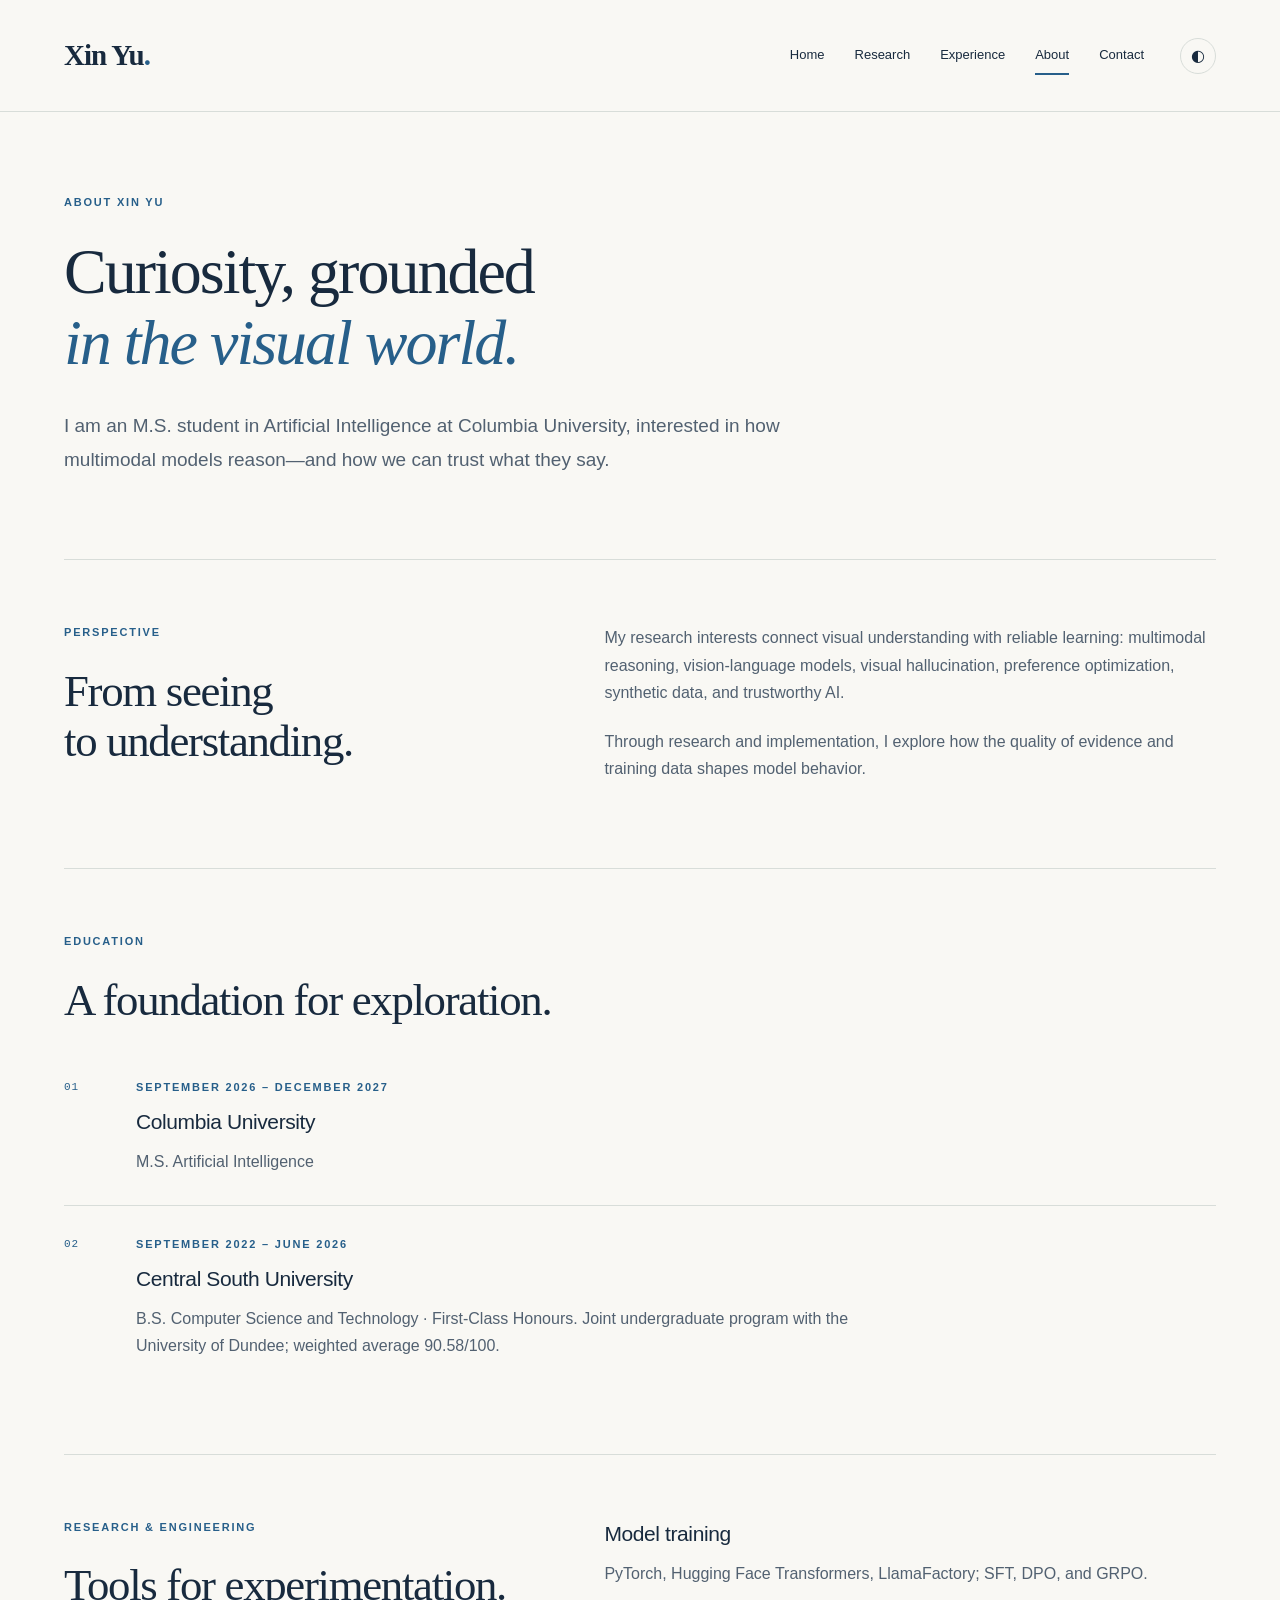
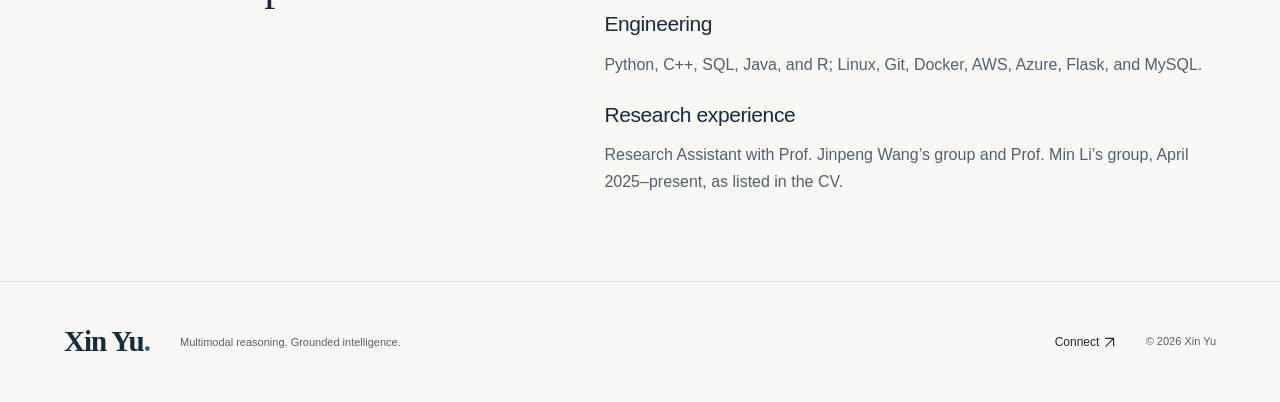
==== about/index.html @ 05c88982 "Add files via upload" ====
<!doctype html>
<html lang="en"><head><meta charset="utf-8"><meta name="viewport" content="width=device-width, initial-scale=1"><title>About &amp; education — Xin Yu</title><meta name="description" content="Xin Yu studies Artificial Intelligence at Columbia University, following Computer Science at Central South University."><meta name="color-scheme" content="light dark"><link rel="canonical" href="https://yuxin0923.github.io/about/"><meta property="og:title" content="About &amp; education — Xin Yu"><meta property="og:description" content="Xin Yu studies Artificial Intelligence at Columbia University, following Computer Science at Central South University."><meta property="og:type" content="website"><meta property="og:url" content="https://yuxin0923.github.io/about/"><meta property="og:image" content="https://yuxin0923.github.io/assets/social.png"><meta name="twitter:card" content="summary"><link rel="icon" href="/assets/favicon.svg" type="image/svg+xml"><script src="/assets/theme.js"></script><link rel="stylesheet" href="/assets/style.css"><script src="/assets/main.js" defer></script></head><body><a class="skip-link" href="#main">Skip to content</a><header class="site-header"><a class="brand" href="/" aria-label="Xin Yu home">Xin Yu<span>.</span></a><div class="nav-controls"><button class="theme-toggle" type="button" aria-label="Switch color theme" hidden>◐</button><button class="menu-toggle" type="button" aria-expanded="false" aria-controls="navigation" hidden>Menu <span aria-hidden="true">☰</span></button></div><nav id="navigation" aria-label="Main navigation"><a href="/">Home</a><a href="/research/">Research</a><a href="/experience/">Experience</a><a href="/about/" aria-current="page">About</a><a href="/contact/">Contact</a></nav></header><main id="main"><header class="page-intro"><p class="eyebrow">About Xin Yu</p><h1>Curiosity, grounded<br><em>in the visual world.</em></h1><p class="lead">I am an M.S. student in Artificial Intelligence at Columbia University, interested in how multimodal models reason—and how we can trust what they say.</p></header><section class="section two-grid"><div><p class="eyebrow">Perspective</p><h2>From seeing<br>to understanding.</h2></div><div class="prose"><p>My research interests connect visual understanding with reliable learning: multimodal reasoning, vision-language models, visual hallucination, preference optimization, synthetic data, and trustworthy AI.</p><p>Through research and implementation, I explore how the quality of evidence and training data shapes model behavior.</p></div></section><section class="section"><p class="eyebrow">Education</p><h2>A foundation for exploration.</h2><article class="research-row"><span class="index">01</span><div><p class="eyebrow">September 2026 – December 2027</p><h3>Columbia University</h3><p>M.S. Artificial Intelligence</p></div></article><article class="research-row"><span class="index">02</span><div><p class="eyebrow">September 2022 – June 2026</p><h3>Central South University</h3><p>B.S. Computer Science and Technology · First-Class Honours. Joint undergraduate program with the University of Dundee; weighted average 90.58/100.</p></div></article></section><section class="section two-grid"><div><p class="eyebrow">Research &amp; engineering</p><h2>Tools for experimentation.</h2></div><div><h3>Model training</h3><p>PyTorch, Hugging Face Transformers, LlamaFactory; SFT, DPO, and GRPO.</p><h3>Engineering</h3><p>Python, C++, SQL, Java, and R; Linux, Git, Docker, AWS, Azure, Flask, and MySQL.</p><h3>Research experience</h3><p>Research Assistant with Prof. Jinpeng Wang’s group and Prof. Min Li’s group, April 2025–present, as listed in the CV.</p></div></section></main><footer><a class="brand" href="/">Xin Yu<span>.</span></a><p>Multimodal reasoning. Grounded intelligence.</p><a href="/contact/">Connect <svg class="arrow" aria-hidden="true" width="13" height="13" viewBox="0 0 16 16"><path d="M3 13 13 3M3 3h10v10" fill="none" stroke="currentColor" stroke-width="1.4"/></svg></a><span class="copyright">© 2026 Xin Yu</span></footer></body></html>
---- assets/style.css ----
:root{--bg:#f9f8f4;--ink:#182a3e;--muted:#526171;--line:#d8ddd9;--accent:#275f8a;--panel:#eef1ed;--blue:#e7eef2;--serif:Georgia,'Times New Roman',serif;color-scheme:light}html[data-theme=dark]{--bg:#111d29;--ink:#e5e9e8;--muted:#afbdc7;--line:#344453;--accent:#95c6ed;--panel:#192c38;--blue:#203b4e;color-scheme:dark}*{box-sizing:border-box}body{margin:0;background:var(--bg);color:var(--ink);font:16px/1.7 -apple-system,BlinkMacSystemFont,'Segoe UI',sans-serif}a{color:inherit;text-underline-offset:5px}button{font:inherit;color:inherit;cursor:pointer}a,button{touch-action:manipulation}a:focus-visible,button:focus-visible{outline:3px solid var(--accent);outline-offset:6px}::selection{background:var(--blue)}.site-header,main,footer{max-width:1280px;margin:auto;padding-left:64px;padding-right:64px}.site-header{min-height:112px;display:flex;align-items:center;border-bottom:1px solid var(--line);gap:36px}.brand{font-family:var(--serif);font-size:29px;font-weight:bold;letter-spacing:-1px;text-decoration:none;white-space:nowrap}.brand span{color:var(--accent)}nav{display:flex;gap:30px;margin-left:auto}nav a{text-decoration:none;font-size:13px;padding:12px 0;position:relative}nav a:after{content:'';position:absolute;bottom:4px;left:0;width:0;height:2px;background:var(--accent);transition:width .2s}nav a:hover:after,nav a[aria-current]:after{width:100%}.nav-controls{order:3;display:flex;gap:12px}.theme-toggle,.menu-toggle{background:none;border:1px solid var(--line);border-radius:50%;width:36px;height:36px;line-height:1}.menu-toggle{border-radius:4px;width:auto;padding:8px}h1,h2,h3,p{margin-top:0}h1,h2{font-family:var(--serif);font-weight:400;letter-spacing:-2px;line-height:1.12}h1{font-size:clamp(44px,5.8vw,78px);margin-bottom:30px}h2{font-size:clamp(32px,3.5vw,46px);margin-bottom:24px;letter-spacing:-1.3px}h3{font-size:21px;line-height:1.4;font-weight:500;letter-spacing:-.4px;margin-bottom:12px}em{font-weight:400;color:var(--accent)}p{color:var(--muted);margin-bottom:22px}strong{color:var(--ink)}.eyebrow,.small,.index,.note-number,.art-label,.copyright{font-size:11px;line-height:1.6}.eyebrow{font-weight:600;letter-spacing:1.8px;text-transform:uppercase;color:var(--accent);margin-bottom:24px}.hero{padding:100px 0 96px;display:grid;grid-template-columns:1fr 260px;gap:50px;align-items:center}.hero-description{max-width:575px;font-size:18px;line-height:1.8}.affiliation{font-size:12px;margin-top:25px}.affiliation span{padding:0 10px;color:var(--accent)}.status-dot{display:inline-block;width:6px;height:6px;background:var(--accent);border-radius:100%;margin-right:9px}.actions{display:flex;gap:28px;align-items:center;margin-top:36px}.button{display:inline-flex;align-items:center;gap:30px;background:var(--ink);color:var(--bg);padding:14px 22px;text-decoration:none;font-size:12px;border:1px solid var(--ink);transition:transform .2s,background .2s}.button:hover{transform:translateY(-3px);background:var(--accent);border-color:var(--accent)}.text-link{font-size:13px;text-decoration:none;border-bottom:1px solid var(--line);padding-bottom:5px;display:inline-block}.text-link span{margin-left:14px}.text-link:hover{color:var(--accent)}.hero-note{border-left:1px solid var(--line);padding:10px 0 10px 32px}.hero-note p{font:24px/1.5 var(--serif);color:var(--ink);margin:35px 0}.hero-note>span:last-child{font-size:12px;color:var(--muted);line-height:2.1}.note-number{letter-spacing:1px;color:var(--muted)}.fine-rule{height:1px;background:var(--line);width:40px;margin:25px 0}.section{padding:64px 0;border-top:1px solid var(--line)}.feature{background:var(--panel);padding:48px;display:grid;grid-template-columns:1.2fr 1fr;gap:50px;margin-bottom:0}.feature p{font-size:14px}.feature h2{font-size:38px}.feature-art{background:var(--blue);display:flex;flex-direction:column;align-items:center;justify-content:center;padding:30px;min-height:320px;position:relative;overflow:hidden}.art-label{letter-spacing:1.5px;color:var(--accent);text-align:center}.orbit{display:flex;align-items:center;justify-content:center;margin:34px 0;width:100%}.orbit span{display:grid;place-items:center;width:85px;height:85px;border:1px solid var(--accent);border-radius:50%;font:italic 14px var(--serif);margin-left:-10px;background:var(--blue)}.feature-art p{text-align:center;font:23px/1.4 var(--serif);color:var(--ink);margin:0}.section-heading{display:flex;align-items:end;justify-content:space-between;gap:25px;margin-bottom:35px}.section-heading h2{margin:0}.section-heading .eyebrow{margin-bottom:15px}.three-grid{display:grid;grid-template-columns:repeat(3,1fr);gap:42px}.three-grid .index{display:block;margin-bottom:28px}.three-grid p{font-size:14px}.index{font-family:monospace;letter-spacing:1px;color:var(--accent)}.closing{padding:80px 0 100px;text-align:center;border-top:1px solid var(--line)}.closing h2{font-size:48px}.page-intro{padding:82px 0 60px;max-width:950px}.page-intro h1{font-size:clamp(40px,5vw,65px)}.lead{font-size:19px;max-width:760px;line-height:1.8}.publication{padding:36px;border:1px solid var(--line)}.publication h3{font:32px/1.3 var(--serif);max-width:750px;margin:25px 0 18px}.badge{font-size:10px;text-transform:uppercase;letter-spacing:1px;color:var(--accent);background:var(--blue);padding:8px 12px;display:inline-block}.metrics{display:flex;flex-wrap:wrap;gap:60px;margin:40px 0 24px}.metrics strong{display:block;font:42px/1.2 var(--serif);letter-spacing:-1px}.metrics span{font-size:12px;color:var(--muted);display:block;margin-top:8px}.research-row{display:grid;grid-template-columns:60px 1fr;border-bottom:1px solid var(--line);padding:30px 0;gap:12px}.research-row:last-child{border:0}.research-row .eyebrow{margin-bottom:10px}.research-row p:last-child{margin-bottom:0;max-width:780px}.two-grid{display:grid;grid-template-columns:1fr 1.3fr;gap:70px}.prose{max-width:850px}.thesis-meta{display:flex;gap:28px;flex-wrap:wrap;font-size:12px;border-top:1px solid var(--line);padding:24px 0 50px;color:var(--muted)}.pipeline-section{padding:45px 32px;background:var(--panel);margin:15px 0 60px}.pipeline{list-style:none;padding:0;display:grid;grid-template-columns:repeat(5,1fr);gap:22px;margin:40px 0 20px}.pipeline li{border-top:2px solid var(--accent);padding-top:18px;position:relative}.pipeline li:not(:last-child):after{content:'→';position:absolute;right:0;top:13px;color:var(--accent)}.pipeline h3{font-size:16px;margin-top:18px}.pipeline p{font-size:12px}.contributions{padding-left:20px;margin:0}.contributions li{padding:0 0 25px 10px;color:var(--muted)}.table-wrap{overflow:auto}table{width:100%;border-collapse:collapse;margin:25px 0;text-align:left}caption{text-align:left;font-size:12px;color:var(--muted);margin-bottom:12px}th,td{padding:20px;border-bottom:1px solid var(--line);font-size:14px}thead{background:var(--panel)}tbody th{font-weight:500}td:last-child{color:var(--accent);font-weight:600}.editorial-note{border-left:2px solid var(--accent);padding-left:20px;font-size:13px}.contact-panel{padding:50px;background:var(--panel);max-width:750px;margin-bottom:100px}.contact-panel .small{margin:30px 0 0}.contact-panel h2{font-size:50px}footer{padding-top:35px;padding-bottom:35px;display:flex;align-items:center;gap:30px;border-top:1px solid var(--line)}footer p{font-size:11px;margin:0;flex:1}footer>a:not(.brand){font-size:12px;text-decoration:none}.copyright{color:var(--muted)}.skip-link{position:fixed;top:-100px;left:20px;background:var(--ink);color:var(--bg);padding:12px;z-index:10}.skip-link:focus{top:10px}[hidden]{display:none!important}@media(prefers-color-scheme:dark){html:not([data-theme=light]){--bg:#111d29;--ink:#e5e9e8;--muted:#afbdc7;--line:#344453;--accent:#95c6ed;--panel:#192c38;--blue:#203b4e;color-scheme:dark}}@media(max-width:1000px){.site-header,main,footer{padding-left:32px;padding-right:32px}.hero{grid-template-columns:1fr 200px;gap:25px}.hero-note{padding-left:22px}.feature{padding:30px;gap:25px}.feature h2{font-size:32px}.pipeline{gap:12px}.two-grid{gap:35px}nav{gap:20px}}@media(max-width:700px){.site-header,main,footer{padding-left:22px;padding-right:22px}.site-header{min-height:85px;flex-wrap:wrap;gap:0;padding-top:20px;padding-bottom:20px}.nav-controls{margin-left:auto;order:0}nav{width:100%;margin:20px 0 0;display:flex;flex-wrap:wrap;gap:10px 25px}html.js nav{display:none}html.js nav.is-open{display:flex}.hero{display:block;padding:60px 0}.hero-note{display:none}h1{letter-spacing:-1.7px;font-size:49px}.hero-description{font-size:17px}.affiliation{font-size:11px}.actions{gap:22px}.button{padding:13px 17px;gap:20px}.section{padding:42px 0}.feature{grid-template-columns:1fr;padding:25px;gap:30px}.feature-art{min-height:270px}.three-grid,.two-grid{grid-template-columns:1fr;gap:28px}.three-grid article{border-bottom:1px solid var(--line);padding-bottom:20px}.three-grid .index{margin-bottom:12px}.section-heading{align-items:start;flex-direction:column}.closing{padding:55px 0}.closing h2{font-size:38px}.page-intro{padding:55px 0 35px}.page-intro h1{font-size:43px;overflow-wrap:break-word}.lead{font-size:17px}.publication{padding:23px}.publication h3{font-size:28px}.metrics{gap:24px 35px}.metrics strong{font-size:35px}.research-row{grid-template-columns:30px 1fr}.pipeline-section{padding:28px 22px;margin-bottom:40px}.pipeline{grid-template-columns:1fr;gap:15px}.pipeline li{padding-left:40px;border-top:0;border-left:2px solid var(--accent)}.pipeline li .index{position:absolute;left:12px;top:17px}.pipeline li:not(:last-child):after{content:'↓';top:auto;bottom:-8px;left:-8px;right:auto;background:var(--panel)}.pipeline h3{margin-top:0}.pipeline p{font-size:14px;margin-bottom:10px}.thesis-meta{gap:12px;padding-bottom:30px}.contact-panel{padding:30px;margin-bottom:60px}footer{flex-wrap:wrap;gap:16px}footer p{flex-basis:65%}.copyright{margin-left:auto}th,td{padding:15px 10px}}@media(prefers-reduced-motion:reduce){*,*:before,*:after{transition:none!important;animation:none!important;scroll-behavior:auto!important}}
.menu-toggle{display:none}@media(max-width:700px){.menu-toggle{display:block}}
.arrow{vertical-align:middle;flex-shrink:0}.text-link .arrow{margin-left:10px}
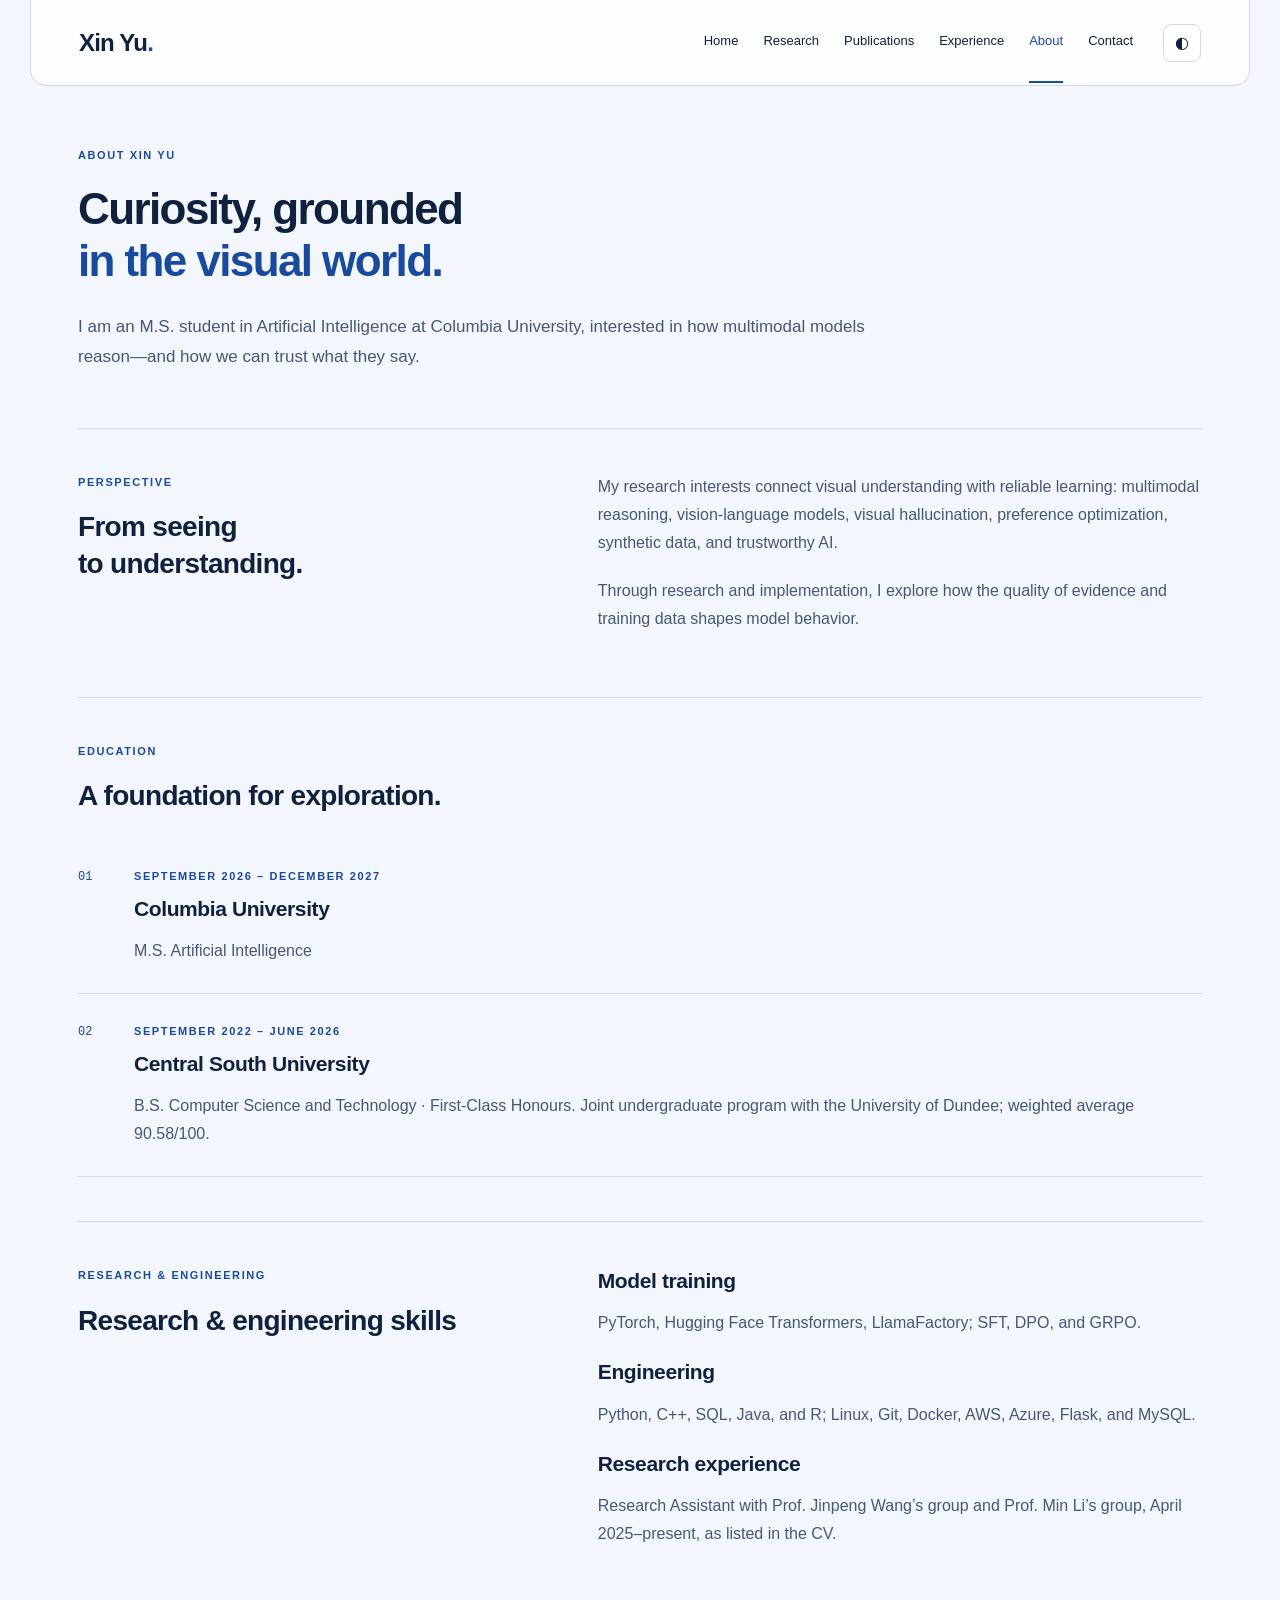
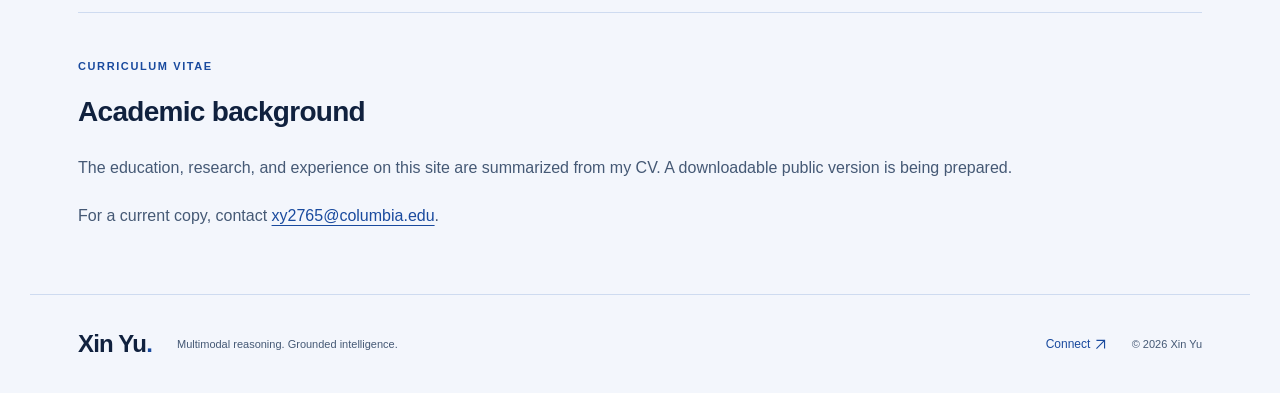
==== commit 6e56a142: "Add files via upload" ====
--- a/about/index.html
+++ b/about/index.html
@@ -1,2 +1,2 @@
 <!doctype html>
-<html lang="en"><head><meta charset="utf-8"><meta name="viewport" content="width=device-width, initial-scale=1"><title>About &amp; education — Xin Yu</title><meta name="description" content="Xin Yu studies Artificial Intelligence at Columbia University, following Computer Science at Central South University."><meta name="color-scheme" content="light dark"><link rel="canonical" href="https://yuxin0923.github.io/about/"><meta property="og:title" content="About &amp; education — Xin Yu"><meta property="og:description" content="Xin Yu studies Artificial Intelligence at Columbia University, following Computer Science at Central South University."><meta property="og:type" content="website"><meta property="og:url" content="https://yuxin0923.github.io/about/"><meta property="og:image" content="https://yuxin0923.github.io/assets/social.png"><meta name="twitter:card" content="summary"><link rel="icon" href="/assets/favicon.svg" type="image/svg+xml"><script src="/assets/theme.js"></script><link rel="stylesheet" href="/assets/style.css"><script src="/assets/main.js" defer></script></head><body><a class="skip-link" href="#main">Skip to content</a><header class="site-header"><a class="brand" href="/" aria-label="Xin Yu home">Xin Yu<span>.</span></a><div class="nav-controls"><button class="theme-toggle" type="button" aria-label="Switch color theme" hidden>◐</button><button class="menu-toggle" type="button" aria-expanded="false" aria-controls="navigation" hidden>Menu <span aria-hidden="true">☰</span></button></div><nav id="navigation" aria-label="Main navigation"><a href="/">Home</a><a href="/research/">Research</a><a href="/experience/">Experience</a><a href="/about/" aria-current="page">About</a><a href="/contact/">Contact</a></nav></header><main id="main"><header class="page-intro"><p class="eyebrow">About Xin Yu</p><h1>Curiosity, grounded<br><em>in the visual world.</em></h1><p class="lead">I am an M.S. student in Artificial Intelligence at Columbia University, interested in how multimodal models reason—and how we can trust what they say.</p></header><section class="section two-grid"><div><p class="eyebrow">Perspective</p><h2>From seeing<br>to understanding.</h2></div><div class="prose"><p>My research interests connect visual understanding with reliable learning: multimodal reasoning, vision-language models, visual hallucination, preference optimization, synthetic data, and trustworthy AI.</p><p>Through research and implementation, I explore how the quality of evidence and training data shapes model behavior.</p></div></section><section class="section"><p class="eyebrow">Education</p><h2>A foundation for exploration.</h2><article class="research-row"><span class="index">01</span><div><p class="eyebrow">September 2026 – December 2027</p><h3>Columbia University</h3><p>M.S. Artificial Intelligence</p></div></article><article class="research-row"><span class="index">02</span><div><p class="eyebrow">September 2022 – June 2026</p><h3>Central South University</h3><p>B.S. Computer Science and Technology · First-Class Honours. Joint undergraduate program with the University of Dundee; weighted average 90.58/100.</p></div></article></section><section class="section two-grid"><div><p class="eyebrow">Research &amp; engineering</p><h2>Tools for experimentation.</h2></div><div><h3>Model training</h3><p>PyTorch, Hugging Face Transformers, LlamaFactory; SFT, DPO, and GRPO.</p><h3>Engineering</h3><p>Python, C++, SQL, Java, and R; Linux, Git, Docker, AWS, Azure, Flask, and MySQL.</p><h3>Research experience</h3><p>Research Assistant with Prof. Jinpeng Wang’s group and Prof. Min Li’s group, April 2025–present, as listed in the CV.</p></div></section></main><footer><a class="brand" href="/">Xin Yu<span>.</span></a><p>Multimodal reasoning. Grounded intelligence.</p><a href="/contact/">Connect <svg class="arrow" aria-hidden="true" width="13" height="13" viewBox="0 0 16 16"><path d="M3 13 13 3M3 3h10v10" fill="none" stroke="currentColor" stroke-width="1.4"/></svg></a><span class="copyright">© 2026 Xin Yu</span></footer></body></html>+<html lang="en"><head><meta charset="utf-8"><meta name="viewport" content="width=device-width, initial-scale=1"><title>About &amp; education — Xin Yu</title><meta name="description" content="Xin Yu studies Artificial Intelligence at Columbia University, following Computer Science at Central South University."><meta name="color-scheme" content="light dark"><link rel="canonical" href="https://yuxin0923.github.io/about/"><meta property="og:title" content="About &amp; education — Xin Yu"><meta property="og:description" content="Xin Yu studies Artificial Intelligence at Columbia University, following Computer Science at Central South University."><meta property="og:type" content="website"><meta property="og:url" content="https://yuxin0923.github.io/about/"><meta property="og:image" content="https://yuxin0923.github.io/assets/social.png"><meta name="twitter:card" content="summary"><link rel="icon" href="/assets/favicon.svg" type="image/svg+xml"><script src="/assets/theme.js"></script><link rel="stylesheet" href="/assets/style.css"><script src="/assets/main.js" defer></script></head><body><a class="skip-link" href="#main">Skip to content</a><header class="site-header"><a class="brand" href="/" aria-label="Xin Yu home">Xin Yu<span>.</span></a><div class="nav-controls"><button class="theme-toggle" type="button" aria-label="Switch color theme" hidden>◐</button><button class="menu-toggle" type="button" aria-expanded="false" aria-controls="navigation" hidden>Menu <span aria-hidden="true">☰</span></button></div><nav id="navigation" aria-label="Main navigation"><a href="/">Home</a><a href="/research/">Research</a><a href="/publications/">Publications</a><a href="/experience/">Experience</a><a href="/about/" aria-current="page">About</a><a href="/contact/">Contact</a></nav></header><main id="main"><header class="page-intro"><p class="eyebrow">About Xin Yu</p><h1>Curiosity, grounded<br><em>in the visual world.</em></h1><p class="lead">I am an M.S. student in Artificial Intelligence at Columbia University, interested in how multimodal models reason—and how we can trust what they say.</p></header><section class="section two-grid"><div><p class="eyebrow">Perspective</p><h2>From seeing<br>to understanding.</h2></div><div class="prose"><p>My research interests connect visual understanding with reliable learning: multimodal reasoning, vision-language models, visual hallucination, preference optimization, synthetic data, and trustworthy AI.</p><p>Through research and implementation, I explore how the quality of evidence and training data shapes model behavior.</p></div></section><section class="section"><p class="eyebrow">Education</p><h2>A foundation for exploration.</h2><article class="research-row"><span class="index">01</span><div><p class="eyebrow">September 2026 – December 2027</p><h3>Columbia University</h3><p>M.S. Artificial Intelligence</p></div></article><article class="research-row"><span class="index">02</span><div><p class="eyebrow">September 2022 – June 2026</p><h3>Central South University</h3><p>B.S. Computer Science and Technology · First-Class Honours. Joint undergraduate program with the University of Dundee; weighted average 90.58/100.</p></div></article></section><section class="section two-grid"><div><p class="eyebrow">Research &amp; engineering</p><h2>Research & engineering skills</h2></div><div><h3>Model training</h3><p>PyTorch, Hugging Face Transformers, LlamaFactory; SFT, DPO, and GRPO.</p><h3>Engineering</h3><p>Python, C++, SQL, Java, and R; Linux, Git, Docker, AWS, Azure, Flask, and MySQL.</p><h3>Research experience</h3><p>Research Assistant with Prof. Jinpeng Wang’s group and Prof. Min Li’s group, April 2025–present, as listed in the CV.</p></div></section><section class="section" id="cv"><p class="eyebrow">Curriculum vitae</p><h2>Academic background</h2><p>The education, research, and experience on this site are summarized from my CV. A downloadable public version is being prepared.</p><p>For a current copy, contact <a href="mailto:xy2765@columbia.edu">xy2765@columbia.edu</a>.</p></section></main><footer><a class="brand" href="/">Xin Yu<span>.</span></a><p>Multimodal reasoning. Grounded intelligence.</p><a href="/contact/">Connect <svg class="arrow" aria-hidden="true" width="13" height="13" viewBox="0 0 16 16"><path d="M3 13 13 3M3 3h10v10" fill="none" stroke="currentColor" stroke-width="1.4"/></svg></a><span class="copyright">© 2026 Xin Yu</span></footer></body></html>
--- a/assets/style.css
+++ b/assets/style.css
@@ -1,3 +1,306 @@
-:root{--bg:#f9f8f4;--ink:#182a3e;--muted:#526171;--line:#d8ddd9;--accent:#275f8a;--panel:#eef1ed;--blue:#e7eef2;--serif:Georgia,'Times New Roman',serif;color-scheme:light}html[data-theme=dark]{--bg:#111d29;--ink:#e5e9e8;--muted:#afbdc7;--line:#344453;--accent:#95c6ed;--panel:#192c38;--blue:#203b4e;color-scheme:dark}*{box-sizing:border-box}body{margin:0;background:var(--bg);color:var(--ink);font:16px/1.7 -apple-system,BlinkMacSystemFont,'Segoe UI',sans-serif}a{color:inherit;text-underline-offset:5px}button{font:inherit;color:inherit;cursor:pointer}a,button{touch-action:manipulation}a:focus-visible,button:focus-visible{outline:3px solid var(--accent);outline-offset:6px}::selection{background:var(--blue)}.site-header,main,footer{max-width:1280px;margin:auto;padding-left:64px;padding-right:64px}.site-header{min-height:112px;display:flex;align-items:center;border-bottom:1px solid var(--line);gap:36px}.brand{font-family:var(--serif);font-size:29px;font-weight:bold;letter-spacing:-1px;text-decoration:none;white-space:nowrap}.brand span{color:var(--accent)}nav{display:flex;gap:30px;margin-left:auto}nav a{text-decoration:none;font-size:13px;padding:12px 0;position:relative}nav a:after{content:'';position:absolute;bottom:4px;left:0;width:0;height:2px;background:var(--accent);transition:width .2s}nav a:hover:after,nav a[aria-current]:after{width:100%}.nav-controls{order:3;display:flex;gap:12px}.theme-toggle,.menu-toggle{background:none;border:1px solid var(--line);border-radius:50%;width:36px;height:36px;line-height:1}.menu-toggle{border-radius:4px;width:auto;padding:8px}h1,h2,h3,p{margin-top:0}h1,h2{font-family:var(--serif);font-weight:400;letter-spacing:-2px;line-height:1.12}h1{font-size:clamp(44px,5.8vw,78px);margin-bottom:30px}h2{font-size:clamp(32px,3.5vw,46px);margin-bottom:24px;letter-spacing:-1.3px}h3{font-size:21px;line-height:1.4;font-weight:500;letter-spacing:-.4px;margin-bottom:12px}em{font-weight:400;color:var(--accent)}p{color:var(--muted);margin-bottom:22px}strong{color:var(--ink)}.eyebrow,.small,.index,.note-number,.art-label,.copyright{font-size:11px;line-height:1.6}.eyebrow{font-weight:600;letter-spacing:1.8px;text-transform:uppercase;color:var(--accent);margin-bottom:24px}.hero{padding:100px 0 96px;display:grid;grid-template-columns:1fr 260px;gap:50px;align-items:center}.hero-description{max-width:575px;font-size:18px;line-height:1.8}.affiliation{font-size:12px;margin-top:25px}.affiliation span{padding:0 10px;color:var(--accent)}.status-dot{display:inline-block;width:6px;height:6px;background:var(--accent);border-radius:100%;margin-right:9px}.actions{display:flex;gap:28px;align-items:center;margin-top:36px}.button{display:inline-flex;align-items:center;gap:30px;background:var(--ink);color:var(--bg);padding:14px 22px;text-decoration:none;font-size:12px;border:1px solid var(--ink);transition:transform .2s,background .2s}.button:hover{transform:translateY(-3px);background:var(--accent);border-color:var(--accent)}.text-link{font-size:13px;text-decoration:none;border-bottom:1px solid var(--line);padding-bottom:5px;display:inline-block}.text-link span{margin-left:14px}.text-link:hover{color:var(--accent)}.hero-note{border-left:1px solid var(--line);padding:10px 0 10px 32px}.hero-note p{font:24px/1.5 var(--serif);color:var(--ink);margin:35px 0}.hero-note>span:last-child{font-size:12px;color:var(--muted);line-height:2.1}.note-number{letter-spacing:1px;color:var(--muted)}.fine-rule{height:1px;background:var(--line);width:40px;margin:25px 0}.section{padding:64px 0;border-top:1px solid var(--line)}.feature{background:var(--panel);padding:48px;display:grid;grid-template-columns:1.2fr 1fr;gap:50px;margin-bottom:0}.feature p{font-size:14px}.feature h2{font-size:38px}.feature-art{background:var(--blue);display:flex;flex-direction:column;align-items:center;justify-content:center;padding:30px;min-height:320px;position:relative;overflow:hidden}.art-label{letter-spacing:1.5px;color:var(--accent);text-align:center}.orbit{display:flex;align-items:center;justify-content:center;margin:34px 0;width:100%}.orbit span{display:grid;place-items:center;width:85px;height:85px;border:1px solid var(--accent);border-radius:50%;font:italic 14px var(--serif);margin-left:-10px;background:var(--blue)}.feature-art p{text-align:center;font:23px/1.4 var(--serif);color:var(--ink);margin:0}.section-heading{display:flex;align-items:end;justify-content:space-between;gap:25px;margin-bottom:35px}.section-heading h2{margin:0}.section-heading .eyebrow{margin-bottom:15px}.three-grid{display:grid;grid-template-columns:repeat(3,1fr);gap:42px}.three-grid .index{display:block;margin-bottom:28px}.three-grid p{font-size:14px}.index{font-family:monospace;letter-spacing:1px;color:var(--accent)}.closing{padding:80px 0 100px;text-align:center;border-top:1px solid var(--line)}.closing h2{font-size:48px}.page-intro{padding:82px 0 60px;max-width:950px}.page-intro h1{font-size:clamp(40px,5vw,65px)}.lead{font-size:19px;max-width:760px;line-height:1.8}.publication{padding:36px;border:1px solid var(--line)}.publication h3{font:32px/1.3 var(--serif);max-width:750px;margin:25px 0 18px}.badge{font-size:10px;text-transform:uppercase;letter-spacing:1px;color:var(--accent);background:var(--blue);padding:8px 12px;display:inline-block}.metrics{display:flex;flex-wrap:wrap;gap:60px;margin:40px 0 24px}.metrics strong{display:block;font:42px/1.2 var(--serif);letter-spacing:-1px}.metrics span{font-size:12px;color:var(--muted);display:block;margin-top:8px}.research-row{display:grid;grid-template-columns:60px 1fr;border-bottom:1px solid var(--line);padding:30px 0;gap:12px}.research-row:last-child{border:0}.research-row .eyebrow{margin-bottom:10px}.research-row p:last-child{margin-bottom:0;max-width:780px}.two-grid{display:grid;grid-template-columns:1fr 1.3fr;gap:70px}.prose{max-width:850px}.thesis-meta{display:flex;gap:28px;flex-wrap:wrap;font-size:12px;border-top:1px solid var(--line);padding:24px 0 50px;color:var(--muted)}.pipeline-section{padding:45px 32px;background:var(--panel);margin:15px 0 60px}.pipeline{list-style:none;padding:0;display:grid;grid-template-columns:repeat(5,1fr);gap:22px;margin:40px 0 20px}.pipeline li{border-top:2px solid var(--accent);padding-top:18px;position:relative}.pipeline li:not(:last-child):after{content:'→';position:absolute;right:0;top:13px;color:var(--accent)}.pipeline h3{font-size:16px;margin-top:18px}.pipeline p{font-size:12px}.contributions{padding-left:20px;margin:0}.contributions li{padding:0 0 25px 10px;color:var(--muted)}.table-wrap{overflow:auto}table{width:100%;border-collapse:collapse;margin:25px 0;text-align:left}caption{text-align:left;font-size:12px;color:var(--muted);margin-bottom:12px}th,td{padding:20px;border-bottom:1px solid var(--line);font-size:14px}thead{background:var(--panel)}tbody th{font-weight:500}td:last-child{color:var(--accent);font-weight:600}.editorial-note{border-left:2px solid var(--accent);padding-left:20px;font-size:13px}.contact-panel{padding:50px;background:var(--panel);max-width:750px;margin-bottom:100px}.contact-panel .small{margin:30px 0 0}.contact-panel h2{font-size:50px}footer{padding-top:35px;padding-bottom:35px;display:flex;align-items:center;gap:30px;border-top:1px solid var(--line)}footer p{font-size:11px;margin:0;flex:1}footer>a:not(.brand){font-size:12px;text-decoration:none}.copyright{color:var(--muted)}.skip-link{position:fixed;top:-100px;left:20px;background:var(--ink);color:var(--bg);padding:12px;z-index:10}.skip-link:focus{top:10px}[hidden]{display:none!important}@media(prefers-color-scheme:dark){html:not([data-theme=light]){--bg:#111d29;--ink:#e5e9e8;--muted:#afbdc7;--line:#344453;--accent:#95c6ed;--panel:#192c38;--blue:#203b4e;color-scheme:dark}}@media(max-width:1000px){.site-header,main,footer{padding-left:32px;padding-right:32px}.hero{grid-template-columns:1fr 200px;gap:25px}.hero-note{padding-left:22px}.feature{padding:30px;gap:25px}.feature h2{font-size:32px}.pipeline{gap:12px}.two-grid{gap:35px}nav{gap:20px}}@media(max-width:700px){.site-header,main,footer{padding-left:22px;padding-right:22px}.site-header{min-height:85px;flex-wrap:wrap;gap:0;padding-top:20px;padding-bottom:20px}.nav-controls{margin-left:auto;order:0}nav{width:100%;margin:20px 0 0;display:flex;flex-wrap:wrap;gap:10px 25px}html.js nav{display:none}html.js nav.is-open{display:flex}.hero{display:block;padding:60px 0}.hero-note{display:none}h1{letter-spacing:-1.7px;font-size:49px}.hero-description{font-size:17px}.affiliation{font-size:11px}.actions{gap:22px}.button{padding:13px 17px;gap:20px}.section{padding:42px 0}.feature{grid-template-columns:1fr;padding:25px;gap:30px}.feature-art{min-height:270px}.three-grid,.two-grid{grid-template-columns:1fr;gap:28px}.three-grid article{border-bottom:1px solid var(--line);padding-bottom:20px}.three-grid .index{margin-bottom:12px}.section-heading{align-items:start;flex-direction:column}.closing{padding:55px 0}.closing h2{font-size:38px}.page-intro{padding:55px 0 35px}.page-intro h1{font-size:43px;overflow-wrap:break-word}.lead{font-size:17px}.publication{padding:23px}.publication h3{font-size:28px}.metrics{gap:24px 35px}.metrics strong{font-size:35px}.research-row{grid-template-columns:30px 1fr}.pipeline-section{padding:28px 22px;margin-bottom:40px}.pipeline{grid-template-columns:1fr;gap:15px}.pipeline li{padding-left:40px;border-top:0;border-left:2px solid var(--accent)}.pipeline li .index{position:absolute;left:12px;top:17px}.pipeline li:not(:last-child):after{content:'↓';top:auto;bottom:-8px;left:-8px;right:auto;background:var(--panel)}.pipeline h3{margin-top:0}.pipeline p{font-size:14px;margin-bottom:10px}.thesis-meta{gap:12px;padding-bottom:30px}.contact-panel{padding:30px;margin-bottom:60px}footer{flex-wrap:wrap;gap:16px}footer p{flex-basis:65%}.copyright{margin-left:auto}th,td{padding:15px 10px}}@media(prefers-reduced-motion:reduce){*,*:before,*:after{transition:none!important;animation:none!important;scroll-behavior:auto!important}}
-.menu-toggle{display:none}@media(max-width:700px){.menu-toggle{display:block}}
-.arrow{vertical-align:middle;flex-shrink:0}.text-link .arrow{margin-left:10px}
+/* Reference-led academic theme. Colors are shared across every page. */
+:root {
+  --bg:#f3f6fc; --surface:#fff; --ink:#10213e; --muted:#455975;
+  --accent:#194a9e; --line:#cedbf0; --soft:#e5edfc; --serif:Georgia,serif;
+  color-scheme:light;
+}
+html[data-theme=dark] {
+  --bg:#111827; --surface:#192335; --ink:#e8eef8; --muted:#afbed2;
+  --accent:#9ebeff; --line:#33445e; --soft:#202f48; color-scheme:dark;
+}
+@media(prefers-color-scheme:dark) {
+  html:not([data-theme=light]) { --bg:#111827; --surface:#192335; --ink:#e8eef8; --muted:#afbed2; --accent:#9ebeff; --line:#33445e; --soft:#202f48; color-scheme:dark; }
+}
+* { box-sizing:border-box; }
+body { margin:0; background:var(--bg); color:var(--ink); font:16px/1.75 -apple-system,BlinkMacSystemFont,'Segoe UI',Arial,sans-serif; }
+a { color:var(--accent); text-underline-offset:4px; }
+button { font:inherit; color:inherit; cursor:pointer; }
+a,button { touch-action:manipulation; }
+a:focus-visible,button:focus-visible { outline:3px solid var(--accent); outline-offset:5px; }
+::selection { background:var(--soft); color:var(--accent); }
+.site-header,main,footer { max-width:1220px; margin:auto; padding-left:48px; padding-right:48px; }
+.site-header { min-height:86px; display:flex; align-items:center; gap:30px; border-bottom:1px solid var(--line); }
+.brand { font-size:24px; color:var(--ink); font-weight:750; letter-spacing:-.8px; text-decoration:none; white-space:nowrap; }
+.brand span { color:var(--accent); }
+nav { display:flex; gap:25px; margin-left:auto; }
+nav a { color:var(--ink); text-decoration:none; font-size:13px; padding:28px 0; border-bottom:2px solid transparent; }
+nav a:hover,nav a[aria-current] { color:var(--accent); border-bottom-color:var(--accent); }
+.nav-controls { order:3; display:flex; gap:10px; }
+.theme-toggle,.menu-toggle { border:1px solid var(--line); background:var(--surface); border-radius:8px; min-width:38px; height:38px; padding:0 10px; }
+.menu-toggle { display:none; }
+h1,h2,h3,p { margin-top:0; }
+h1 { font-size:clamp(36px,4vw,54px); letter-spacing:-1.6px; line-height:1.2; margin-bottom:24px; font-weight:720; }
+h2 { font-size:28px; line-height:1.3; letter-spacing:-.7px; margin-bottom:24px; font-weight:650; }
+h3 { font-size:21px; line-height:1.4; letter-spacing:-.4px; font-weight:650; margin-bottom:14px; }
+p { color:var(--muted); margin-bottom:20px; }
+strong { color:var(--ink); }
+em { color:var(--accent); font-style:normal; }
+.eyebrow { text-transform:uppercase; letter-spacing:1.6px; color:var(--accent); font-size:11px; font-weight:650; line-height:1.7; margin-bottom:18px; }
+.small { font-size:12px; line-height:1.8; color:var(--muted); }
+.arrow { vertical-align:middle; flex-shrink:0; }
+.text-link { display:inline-flex; align-items:center; gap:9px; font-size:13px; font-weight:600; text-decoration:none; }
+.text-link:hover { text-decoration:underline; }
+.button { display:inline-flex; align-items:center; gap:20px; font-size:13px; font-weight:600; padding:11px 18px; border:1px solid var(--ink); border-radius:7px; background:var(--ink); color:var(--bg); text-decoration:none; transition:transform .2s; }
+.button:hover { transform:translateY(-2px); }
+.actions { display:flex; align-items:center; flex-wrap:wrap; gap:23px; }
+.profile-hero { display:grid; grid-template-columns:210px 1fr; gap:46px; align-items:center; padding:64px 0 60px; }
+.portrait { width:192px; height:192px; border-radius:50%; overflow:hidden; background:var(--soft); }
+.portrait img { display:block; width:100%; height:100%; object-fit:cover; object-position:65% 38%; }
+.portrait-pending { height:100%; display:flex; flex-direction:column; align-items:center; justify-content:center; font-size:42px; color:var(--accent); }
+.portrait-pending span { font-size:10px; text-transform:uppercase; letter-spacing:1px; }
+.profile-copy { border-left:1px solid var(--line); padding-left:42px; }
+.profile-copy h1 { font-size:52px; margin-bottom:20px; }
+.profile-copy .eyebrow { margin-bottom:12px; }
+.education-summary { margin-bottom:20px; }
+.education-summary p { font-size:13px; color:var(--ink); margin:0 0 10px; }
+.education-summary span { display:block; color:var(--muted); font-size:12px; }
+.profile-bio { font-size:17px; max-width:740px; margin-bottom:24px; }
+.profile-bio strong { color:var(--accent); font-weight:600; }
+.section { padding:44px 0; border-top:1px solid var(--line); }
+.section-heading { display:flex; align-items:center; justify-content:space-between; gap:20px; margin-bottom:28px; }
+.section-heading h2 { margin:0; }
+.section-number { font-size:18px; color:var(--accent); font-weight:500; margin-right:12px; }
+.thesis-highlight { display:grid; grid-template-columns:1fr 1.1fr; gap:35px; align-items:center; }
+.badge { display:inline-block; font-size:10px; text-transform:uppercase; font-weight:650; letter-spacing:.7px; padding:5px 10px; border-radius:20px; background:var(--soft); color:var(--accent); }
+.thesis-highlight h3 { margin-top:15px; font-size:22px; }
+.thesis-highlight p { font-size:14px; }
+.compact-stats { display:flex; flex-wrap:wrap; gap:10px; margin-top:22px; }
+.compact-stats>span { flex:1; background:var(--soft); border-radius:7px; padding:12px; font-size:10px; color:var(--muted); text-align:center; white-space:nowrap; }
+.compact-stats strong { display:block; font-size:20px; color:var(--accent); }
+.mini-pipeline { list-style:none; display:grid; grid-template-columns:repeat(5,1fr); gap:9px; padding:0; margin:20px 0; }
+.mini-pipeline li { position:relative; border:1px solid var(--line); background:var(--surface); padding:15px 5px; border-radius:9px; text-align:center; }
+.step-number { display:block; font-size:18px; color:var(--accent); margin-bottom:14px; }
+.mini-pipeline strong { font-size:11px; line-height:1.4; display:block; margin-bottom:8px; }
+.mini-pipeline small { display:block; color:var(--muted); font-size:9px; }
+.mini-pipeline li:not(:last-child):after { content:''; width:7px; height:7px; border-top:1px solid var(--accent); border-right:1px solid var(--accent); transform:rotate(45deg); position:absolute; right:-9px; top:48%; z-index:1; }
+.publication { border:1px solid var(--line); border-radius:16px; background:var(--soft); padding:32px; margin-bottom:24px; }
+.publication h2 { max-width:850px; font-size:28px; margin:16px 0; }
+.publication p { max-width:960px; font-size:15px; }
+.publication p.small { font-size:12px; }
+.publication-top { display:flex; align-items:center; justify-content:space-between; flex-wrap:wrap; gap:12px; }
+.publication-top .eyebrow { margin:0; }
+.publication .badge { background:var(--surface); }
+.metrics { display:flex; flex-wrap:wrap; gap:38px; margin:30px 0; }
+.metrics strong { display:block; color:var(--accent); font-size:30px; line-height:1.3; letter-spacing:-.8px; }
+.metrics span { color:var(--muted); font-size:12px; }
+.research-grid { display:grid; grid-template-columns:repeat(2,minmax(0,1fr)); gap:22px; }
+.research-card { display:flex; flex-direction:column; padding:30px; border:1px solid var(--line); border-radius:16px; background:var(--surface); transition:border-color .2s,box-shadow .2s; }
+.research-card:hover { border-color:var(--accent); box-shadow:0 9px 30px #18346308; }
+.research-card h3 { font-size:22px; }
+.research-card p { font-size:15px; line-height:1.85; }
+.research-card .eyebrow { font-size:10px; line-height:1.6; margin-bottom:25px; }
+.card-footer { display:flex; justify-content:space-between; align-items:end; flex-wrap:wrap; gap:16px; border-top:1px solid var(--line); padding-top:22px; margin-top:auto; font-size:11px; font-weight:600; color:var(--accent); }
+.card-footer .text-link { font-size:11px; }
+.card-status { color:var(--muted); }
+.research-appointments article { display:grid; grid-template-columns:1fr 1fr; column-gap:30px; border-bottom:1px solid var(--line); padding:20px 0; }
+.research-appointments h3 { font-size:18px; grid-row:span 2; }
+.research-appointments p { font-size:13px; margin-bottom:10px; }
+.contact-strip { display:flex; justify-content:space-between; align-items:center; gap:24px; padding:40px 0 65px; border-top:1px solid var(--line); }
+.contact-strip h2 { font-size:25px; margin-bottom:12px; }
+.contact-strip p { font-size:13px; margin-bottom:10px; }
+.page-intro { max-width:900px; padding:60px 0 36px; }
+.page-intro h1 { font-size:44px; }
+.lead { font-size:17px; max-width:800px; }
+.research-row { display:grid; grid-template-columns:40px 1fr; gap:16px; padding:28px 0; border-bottom:1px solid var(--line); }
+.research-row .eyebrow { margin-bottom:8px; }
+.research-row p:last-child { margin-bottom:0; }
+.index { color:var(--accent); font-size:12px; font-family:monospace; }
+.two-grid { display:grid; grid-template-columns:1fr 1.3fr; gap:55px; }
+.prose { max-width:850px; }
+.thesis-meta { display:flex; gap:20px; flex-wrap:wrap; color:var(--muted); font-size:12px; padding:0 0 32px; }
+.pipeline-section { padding:30px; border:1px solid var(--line); border-radius:14px; background:var(--surface); margin:15px 0 45px; }
+.pipeline { list-style:none; padding:0; display:grid; grid-template-columns:repeat(5,1fr); gap:18px; margin:30px 0; }
+.pipeline li { border-top:2px solid var(--accent); padding-top:14px; }
+.pipeline h3 { font-size:15px; margin-top:15px; }
+.pipeline p { font-size:12px; }
+.contributions { padding-left:20px; margin:0; }
+.contributions li { color:var(--muted); padding-bottom:22px; }
+.table-wrap { overflow:auto; }
+table { border-collapse:collapse; width:100%; text-align:left; margin:20px 0; }
+caption { text-align:left; font-size:12px; color:var(--muted); margin-bottom:10px; }
+th,td { padding:17px 14px; border-bottom:1px solid var(--line); font-size:14px; }
+thead { background:var(--soft); }
+tbody th { font-weight:500; }
+.editorial-note { border-left:2px solid var(--accent); padding-left:18px; font-size:13px; }
+.contact-panel { padding:36px; background:var(--surface); border:1px solid var(--line); border-radius:14px; max-width:750px; margin-bottom:70px; }
+.contact-panel .small { margin-top:25px; }
+footer { border-top:1px solid var(--line); display:flex; align-items:center; gap:25px; padding-top:28px; padding-bottom:28px; }
+footer p { font-size:11px; margin:0; flex:1; }
+footer>a:not(.brand) { text-decoration:none; font-size:12px; }
+.copyright { color:var(--muted); font-size:11px; }
+.skip-link { position:fixed; top:-100px; left:15px; padding:10px; z-index:20; background:var(--ink); color:var(--bg); }
+.skip-link:focus { top:10px; }
+[hidden] { display:none!important; }
+@media(max-width:1000px) {
+  .site-header,main,footer { padding-left:30px; padding-right:30px; }
+  nav { gap:17px; }
+  .site-header { gap:20px; }
+  .profile-hero { grid-template-columns:170px 1fr; gap:25px; }
+  .portrait { width:160px; height:160px; }
+  .profile-copy { padding-left:28px; }
+  .thesis-highlight { grid-template-columns:1fr; }
+  .mini-pipeline { max-width:650px; }
+}
+@media(max-width:700px) {
+  .site-header,main,footer { padding-left:20px; padding-right:20px; }
+  .site-header { min-height:75px; flex-wrap:wrap; padding-top:15px; padding-bottom:15px; }
+  .nav-controls { order:0; margin-left:auto; }
+  .menu-toggle { display:block; }
+  nav { width:100%; margin:10px 0 0; flex-wrap:wrap; gap:6px 24px; }
+  nav a { padding:8px 0; }
+  html.js nav { display:none; }
+  html.js nav.is-open { display:flex; }
+  .profile-hero { display:block; padding:35px 0; }
+  .portrait { width:124px; height:124px; margin-bottom:25px; }
+  .profile-copy { border:0; padding:0; }
+  .profile-copy h1 { font-size:42px; }
+  .profile-copy .eyebrow { font-size:9px; }
+  .education-summary p { font-size:12px; }
+  .profile-bio { font-size:16px; }
+  .actions { gap:16px; }
+  .actions .text-link { font-size:12px; }
+  h2 { font-size:25px; }
+  .section { padding:32px 0; }
+  .section-heading { align-items:start; flex-direction:column; gap:12px; }
+  .section-number { font-size:15px; margin-right:6px; }
+  .thesis-highlight { gap:20px; }
+  .thesis-highlight h3 { font-size:21px; }
+  .mini-pipeline { grid-template-columns:repeat(3,1fr); gap:10px; }
+  .mini-pipeline li:not(:last-child):after { display:none; }
+  .compact-stats { gap:6px; }
+  .compact-stats>span { padding:10px 6px; }
+  .compact-stats strong { font-size:17px; }
+  .publication { padding:23px; }
+  .publication h2 { font-size:24px; }
+  .metrics { gap:20px; }
+  .metrics strong { font-size:27px; }
+  .metrics span { font-size:10px; }
+  .research-grid,.two-grid { grid-template-columns:1fr; gap:20px; }
+  .research-card { padding:25px; }
+  .research-card h3 { font-size:21px; }
+  .card-footer { align-items:start; flex-direction:column; }
+  .research-appointments article { display:block; }
+  .page-intro { padding:40px 0 26px; }
+  .page-intro h1 { font-size:34px; overflow-wrap:break-word; }
+  .lead { font-size:16px; }
+  .contact-strip { display:block; padding-bottom:40px; }
+  .contact-strip>.text-link { margin-top:20px; }
+  .pipeline-section { padding:24px; }
+  .pipeline { grid-template-columns:1fr; }
+  .pipeline li { border-top:0; border-left:2px solid var(--accent); padding:0 0 0 15px; }
+  .pipeline h3 { margin-top:5px; }
+  .pipeline p { font-size:14px; }
+  .research-row { grid-template-columns:25px 1fr; gap:10px; }
+  .contact-panel { padding:25px; overflow-wrap:anywhere; }
+  footer { flex-wrap:wrap; gap:14px; }
+  footer p { flex-basis:65%; }
+  .copyright { margin-left:auto; }
+  th,td { padding:14px 8px; font-size:12px; }
+}
+@media(prefers-reduced-motion:reduce) { *,*:before,*:after { transition:none!important; animation:none!important; } }
+
+/* Glass is limited to navigation and panel surfaces; text stays opaque. */
+.site-header { background:rgba(255,255,255,.78); backdrop-filter:blur(18px); -webkit-backdrop-filter:blur(18px); border:1px solid var(--line); border-top:0; border-radius:0 0 16px 16px; }
+.research-card,.publication { background:rgba(255,255,255,.83); box-shadow:0 8px 28px rgba(24,61,123,.045),inset 0 1px 0 rgba(255,255,255,.9); }
+.publication { background:rgba(224,235,255,.7); }
+.slogan-hero { grid-template-columns:minmax(0,1fr) 225px; gap:55px; padding:46px 0 44px; }
+.slogan-hero .profile-copy { border:0; padding:0; }
+.slogan-hero h1 { font-size:58px; line-height:1.04; letter-spacing:-2px; margin-bottom:20px; }
+.slogan-hero .eyebrow { font-size:10px; }
+.hero-byline { font-size:15px; margin-bottom:14px; max-width:670px; }
+.slogan-hero .education-summary { display:flex; gap:22px; margin-bottom:17px; }
+.slogan-hero .education-summary p { font-size:11px; flex:1; }
+.slogan-hero .education-summary span { font-size:10px; }
+.slogan-hero .profile-bio { font-size:15px; margin-bottom:20px; }
+.portrait-card { margin:0; padding:16px 12px 12px; border-radius:20px; border:1px solid var(--line); background:rgba(255,255,255,.65); box-shadow:0 14px 35px rgba(30,68,129,.08),inset 0 1px 0 #fff; }
+.portrait-card .portrait { margin:0 auto; width:176px; height:176px; }
+.portrait-card>p { text-align:center; color:var(--ink); font-size:16px; font-weight:650; margin:14px 0 0; }
+.portrait-card>p span { display:block; color:var(--muted); font-weight:400; font-size:10px; margin-top:3px; }
+.appointment { display:grid; grid-template-columns:62px minmax(0,.9fr) minmax(0,1.1fr); gap:18px; padding:26px 0; border-bottom:1px solid var(--line); align-items:start; }
+.appointment:last-child { border-bottom:0; }
+.institution-icon { display:flex; align-items:center; justify-content:center; padding:7px; width:60px; height:60px; background:#fff; border:1px solid var(--line); border-radius:12px; }
+.institution-icon img { width:44px; height:44px; object-fit:contain; }
+.appointment h3 { font-size:18px; margin:2px 0 6px; }
+.institution-link { font-size:11px; font-weight:600; text-decoration:none; }
+.institution-link:hover { text-decoration:underline; }
+.appointment-body p { font-size:13px; margin:0; }
+.appointment-body .appointment-role { color:var(--ink); font-weight:600; margin-bottom:8px; }
+.appointment-role span { display:block; color:var(--muted); font-size:11px; font-weight:400; }
+html[data-theme=dark] .site-header,html[data-theme=dark] .research-card,html[data-theme=dark] .portrait-card { background:rgba(25,35,53,.88); box-shadow:0 10px 30px #0002,inset 0 1px 0 #ffffff0a; }
+html[data-theme=dark] .publication { background:rgba(32,47,72,.9); box-shadow:none; }
+@media(prefers-color-scheme:dark) {
+ html:not([data-theme=light]) .site-header,html:not([data-theme=light]) .research-card,html:not([data-theme=light]) .portrait-card { background:rgba(25,35,53,.88); box-shadow:0 10px 30px #0002,inset 0 1px 0 #ffffff0a; }
+ html:not([data-theme=light]) .publication { background:rgba(32,47,72,.9); box-shadow:none; }
+}
+@media(max-width:1000px) { .slogan-hero { grid-template-columns:minmax(0,1fr) 190px; gap:30px; } .portrait-card .portrait { width:150px; height:150px; } .slogan-hero h1 { font-size:52px; } }
+@media(max-width:700px) {
+ .slogan-hero { display:grid; grid-template-columns:minmax(0,1fr) 100px; gap:15px; padding:30px 0; align-items:start; }
+ .slogan-hero .profile-copy { display:contents; }
+ .slogan-hero .eyebrow { grid-column:1/-1; margin:0; font-size:9px; }
+ .slogan-hero h1 { grid-column:1; grid-row:2; font-size:39px; letter-spacing:-1.6px; margin:0; align-self:center; }
+ .portrait-card { grid-column:2; grid-row:2; padding:8px; border-radius:14px; }
+ .portrait-card .portrait { width:82px; height:82px; margin:0; }
+ .portrait-card>p { display:none; }
+ .portrait-pending { font-size:28px; }
+ .portrait-pending span { display:none; }
+ .hero-byline,.slogan-hero .education-summary,.slogan-hero .profile-bio,.slogan-hero .actions { grid-column:1/-1; margin:0; }
+ .slogan-hero .education-summary { flex-direction:column; gap:6px; }
+ .slogan-hero .education-summary p { margin-bottom:0; }
+ .hero-byline { font-size:14px; }
+ .slogan-hero .profile-bio { font-size:14px; }
+ .slogan-hero .actions { margin-top:5px; }
+ .appointment { grid-template-columns:48px minmax(0,1fr); gap:10px 15px; padding:23px 0; }
+ .institution-icon { width:48px; height:48px; padding:5px; }
+ .institution-icon img { width:36px; height:36px; }
+ .appointment-body { grid-column:2; }
+ .appointment h3 { font-size:17px; }
+}
+/* Education stays stacked at every viewport width. */
+.slogan-hero .education-summary { display:flex; flex-direction:column; gap:12px; margin-bottom:18px; }
+.education-entry { display:flex; align-items:center; gap:12px; }
+.education-emblem { display:flex; align-items:center; justify-content:center; width:44px; height:44px; flex-shrink:0; border-radius:8px; background:#fff; padding:3px; }
+.education-emblem img { display:block; width:38px; height:38px; object-fit:contain; }
+.education-school { color:var(--ink); font-size:13px; line-height:1.4; font-weight:650; text-decoration:none; }
+.education-school:hover { color:var(--accent); text-decoration:underline; }
+.slogan-hero .education-entry p { margin:1px 0 0; font-size:11px; line-height:1.6; color:var(--muted); }
+.slogan-hero .education-entry p span { font-size:10px; }
+@media(max-width:700px) { .slogan-hero .education-summary { gap:12px; margin:0; } .education-school { font-size:12px; } }
+.columbia-emblem { transform:rotate(-90deg); }
+/* Original portrait remains intact; only its display window is cropped. */
+.portrait img { object-position:center 38%; transform:scale(1.4); transform-origin:100% 40%; }
+/* Balanced landing composition: one text block, one unframed portrait. */
+.landing-hero { display:grid; grid-template-columns:minmax(0,1fr) 250px; align-items:center; gap:64px; padding:64px 0 58px; }
+.landing-intro .eyebrow { font-size:10px; margin-bottom:26px; }
+.landing-hero h1 { font-size:80px; letter-spacing:-3.7px; line-height:1.04; font-weight:750; margin-bottom:28px; }
+.landing-description { font-size:17px; line-height:1.85; max-width:690px; margin-bottom:28px; }
+.landing-description strong { font-weight:650; }
+.landing-profile { margin:0; text-align:center; }
+.landing-profile .portrait { width:224px; height:224px; margin:0 auto; box-shadow:0 12px 35px #1b3c7014; outline:6px solid var(--surface); }
+.landing-profile>p { margin:22px 0 0; font-size:18px; font-weight:650; color:var(--ink); }
+.landing-profile>p span { display:block; margin-top:5px; font-size:10px; font-weight:400; color:var(--muted); }
+.education-band { display:grid; grid-template-columns:1.5fr 1fr; gap:42px; border-top:1px solid var(--line); border-bottom:1px solid var(--line); padding:26px 30px; margin-bottom:32px; background:var(--soft); border-radius:12px; }
+.education-band .education-summary { display:flex; flex-direction:column; gap:16px; }
+.education-band .education-entry p { font-size:12px; line-height:1.6; margin:2px 0 0; }
+.education-band .education-entry p span { display:block; font-size:11px; }
+.focus-summary { padding-left:35px; border-left:1px solid var(--line); align-self:center; }
+.focus-summary .eyebrow { font-size:10px; margin-bottom:10px; }
+.focus-summary>p:not(.eyebrow) { color:var(--ink); font-size:13px; line-height:1.7; margin-bottom:10px; }
+.focus-summary>span { font-size:11px; color:var(--muted); }
+@media(max-width:1000px) {
+ .landing-hero { grid-template-columns:minmax(0,1fr) 210px; gap:35px; padding:50px 0; }
+ .landing-hero h1 { font-size:66px; letter-spacing:-3px; }
+ .landing-profile .portrait { width:190px; height:190px; }
+ .landing-description { font-size:16px; }
+}
+@media(max-width:700px) {
+ .landing-hero { display:flex; flex-direction:column; align-items:start; gap:24px; padding:32px 0 38px; }
+ .landing-profile { order:-1; display:flex; align-items:center; gap:20px; text-align:left; }
+ .landing-profile .portrait { width:96px; height:96px; outline-width:3px; }
+ .landing-profile>p { margin:0; font-size:18px; }
+ .landing-profile>p span { max-width:150px; font-size:10px; }
+ .landing-intro .eyebrow { font-size:9px; margin-bottom:18px; }
+ .landing-hero h1 { font-size:52px; letter-spacing:-2.2px; margin-bottom:22px; }
+ .landing-description { font-size:15px; margin-bottom:22px; }
+ .education-band { grid-template-columns:1fr; gap:22px; padding:22px 20px; margin-bottom:22px; }
+ .focus-summary { border-left:0; padding-left:0; padding-top:20px; border-top:1px solid var(--line); }
+}
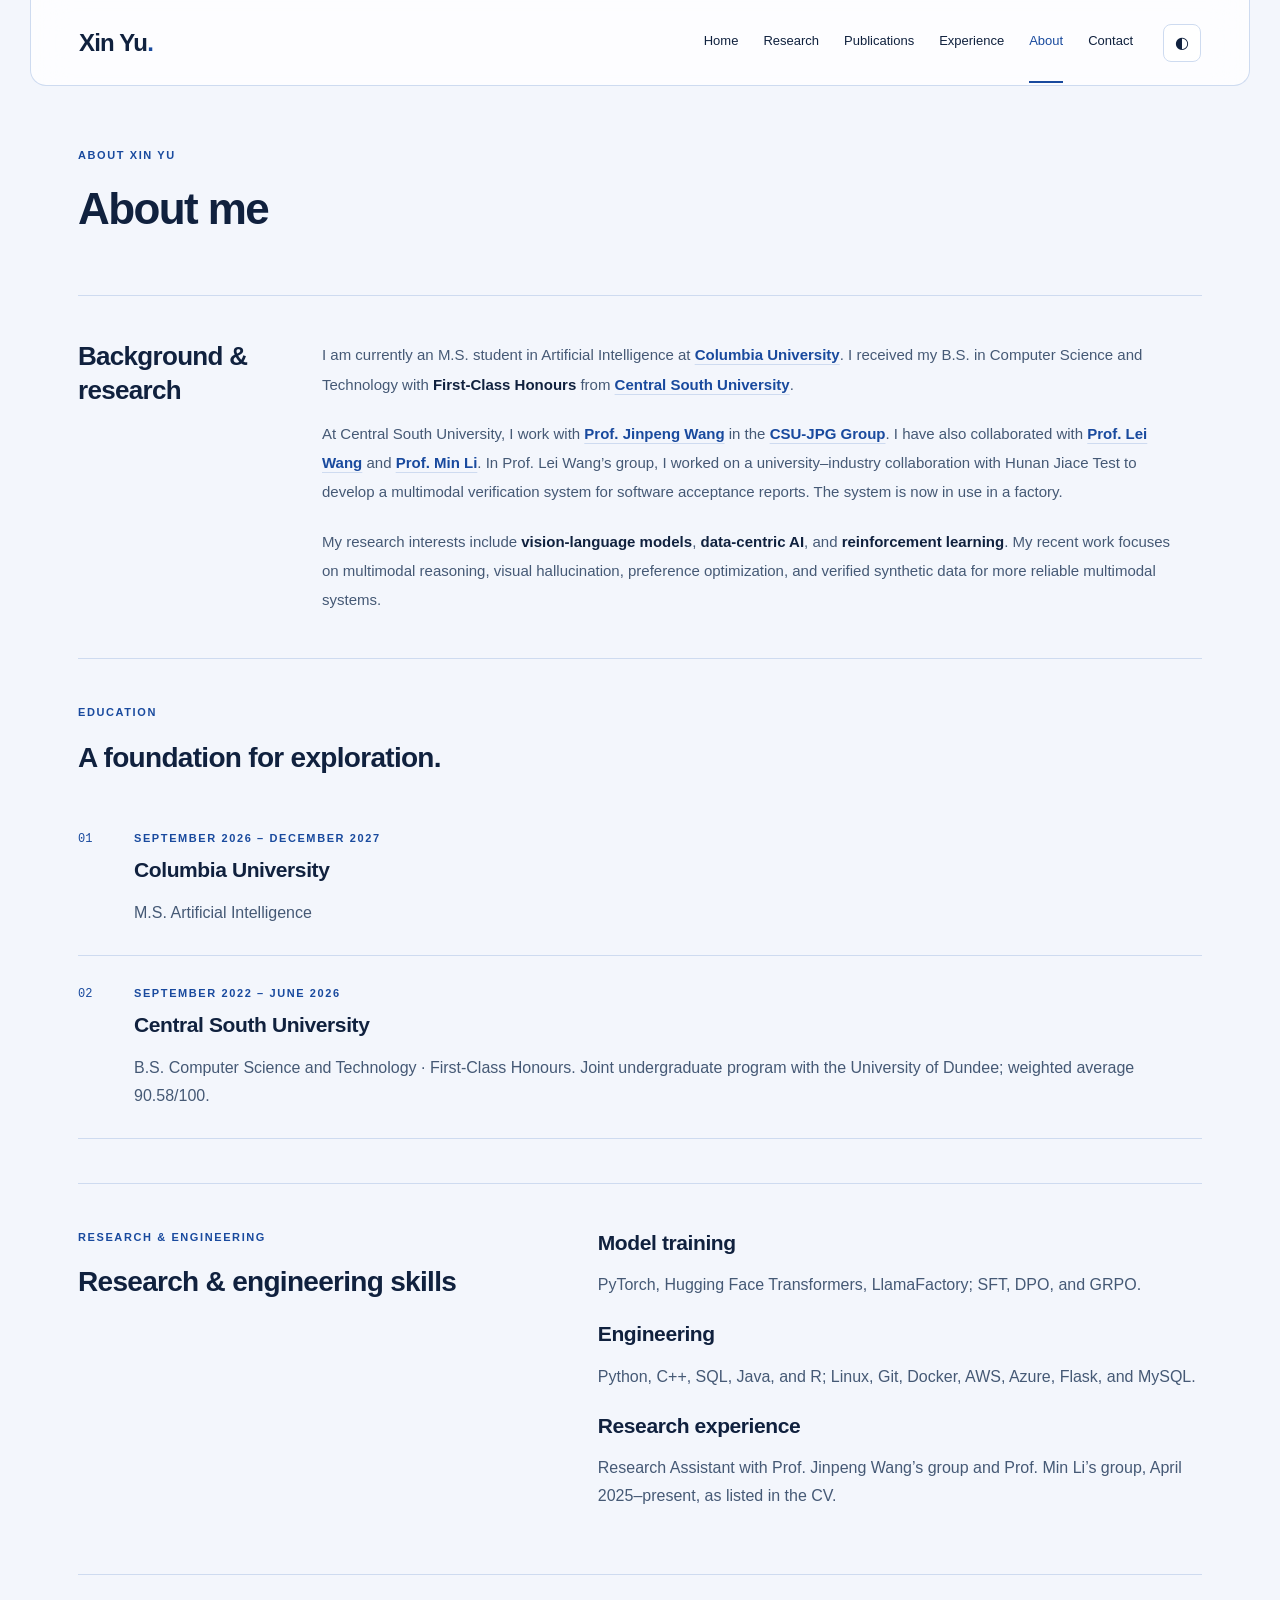
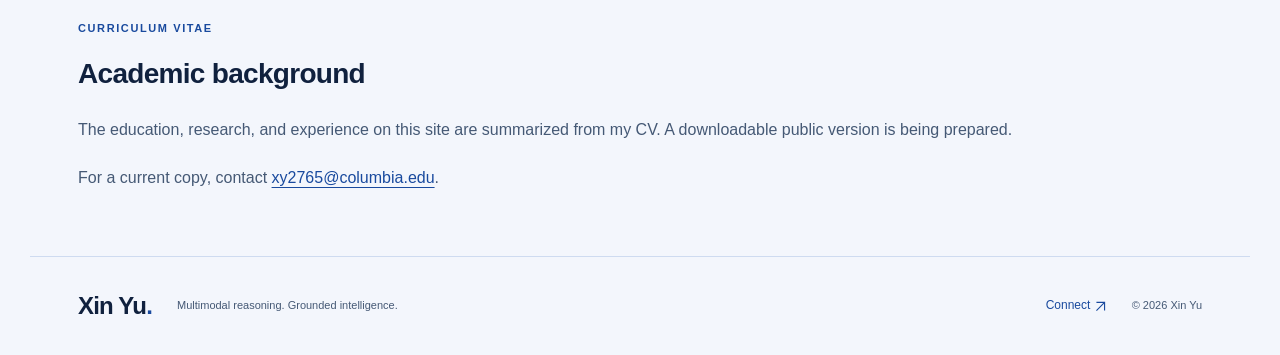
==== commit 8640b3b5: "Add files via upload" ====
--- a/about/index.html
+++ b/about/index.html
@@ -1,2 +1,2 @@
 <!doctype html>
-<html lang="en"><head><meta charset="utf-8"><meta name="viewport" content="width=device-width, initial-scale=1"><title>About &amp; education — Xin Yu</title><meta name="description" content="Xin Yu studies Artificial Intelligence at Columbia University, following Computer Science at Central South University."><meta name="color-scheme" content="light dark"><link rel="canonical" href="https://yuxin0923.github.io/about/"><meta property="og:title" content="About &amp; education — Xin Yu"><meta property="og:description" content="Xin Yu studies Artificial Intelligence at Columbia University, following Computer Science at Central South University."><meta property="og:type" content="website"><meta property="og:url" content="https://yuxin0923.github.io/about/"><meta property="og:image" content="https://yuxin0923.github.io/assets/social.png"><meta name="twitter:card" content="summary"><link rel="icon" href="/assets/favicon.svg" type="image/svg+xml"><script src="/assets/theme.js"></script><link rel="stylesheet" href="/assets/style.css"><script src="/assets/main.js" defer></script></head><body><a class="skip-link" href="#main">Skip to content</a><header class="site-header"><a class="brand" href="/" aria-label="Xin Yu home">Xin Yu<span>.</span></a><div class="nav-controls"><button class="theme-toggle" type="button" aria-label="Switch color theme" hidden>◐</button><button class="menu-toggle" type="button" aria-expanded="false" aria-controls="navigation" hidden>Menu <span aria-hidden="true">☰</span></button></div><nav id="navigation" aria-label="Main navigation"><a href="/">Home</a><a href="/research/">Research</a><a href="/publications/">Publications</a><a href="/experience/">Experience</a><a href="/about/" aria-current="page">About</a><a href="/contact/">Contact</a></nav></header><main id="main"><header class="page-intro"><p class="eyebrow">About Xin Yu</p><h1>Curiosity, grounded<br><em>in the visual world.</em></h1><p class="lead">I am an M.S. student in Artificial Intelligence at Columbia University, interested in how multimodal models reason—and how we can trust what they say.</p></header><section class="section two-grid"><div><p class="eyebrow">Perspective</p><h2>From seeing<br>to understanding.</h2></div><div class="prose"><p>My research interests connect visual understanding with reliable learning: multimodal reasoning, vision-language models, visual hallucination, preference optimization, synthetic data, and trustworthy AI.</p><p>Through research and implementation, I explore how the quality of evidence and training data shapes model behavior.</p></div></section><section class="section"><p class="eyebrow">Education</p><h2>A foundation for exploration.</h2><article class="research-row"><span class="index">01</span><div><p class="eyebrow">September 2026 – December 2027</p><h3>Columbia University</h3><p>M.S. Artificial Intelligence</p></div></article><article class="research-row"><span class="index">02</span><div><p class="eyebrow">September 2022 – June 2026</p><h3>Central South University</h3><p>B.S. Computer Science and Technology · First-Class Honours. Joint undergraduate program with the University of Dundee; weighted average 90.58/100.</p></div></article></section><section class="section two-grid"><div><p class="eyebrow">Research &amp; engineering</p><h2>Research & engineering skills</h2></div><div><h3>Model training</h3><p>PyTorch, Hugging Face Transformers, LlamaFactory; SFT, DPO, and GRPO.</p><h3>Engineering</h3><p>Python, C++, SQL, Java, and R; Linux, Git, Docker, AWS, Azure, Flask, and MySQL.</p><h3>Research experience</h3><p>Research Assistant with Prof. Jinpeng Wang’s group and Prof. Min Li’s group, April 2025–present, as listed in the CV.</p></div></section><section class="section" id="cv"><p class="eyebrow">Curriculum vitae</p><h2>Academic background</h2><p>The education, research, and experience on this site are summarized from my CV. A downloadable public version is being prepared.</p><p>For a current copy, contact <a href="mailto:xy2765@columbia.edu">xy2765@columbia.edu</a>.</p></section></main><footer><a class="brand" href="/">Xin Yu<span>.</span></a><p>Multimodal reasoning. Grounded intelligence.</p><a href="/contact/">Connect <svg class="arrow" aria-hidden="true" width="13" height="13" viewBox="0 0 16 16"><path d="M3 13 13 3M3 3h10v10" fill="none" stroke="currentColor" stroke-width="1.4"/></svg></a><span class="copyright">© 2026 Xin Yu</span></footer></body></html>+<html lang="en"><head><meta charset="utf-8"><meta name="viewport" content="width=device-width, initial-scale=1"><title>About &amp; education — Xin Yu</title><meta name="description" content="Xin Yu studies Artificial Intelligence at Columbia University, following Computer Science at Central South University."><meta name="color-scheme" content="light dark"><link rel="canonical" href="https://yuxin0923.github.io/about/"><meta property="og:title" content="About &amp; education — Xin Yu"><meta property="og:description" content="Xin Yu studies Artificial Intelligence at Columbia University, following Computer Science at Central South University."><meta property="og:type" content="website"><meta property="og:url" content="https://yuxin0923.github.io/about/"><meta property="og:image" content="https://yuxin0923.github.io/assets/social.png"><meta name="twitter:card" content="summary"><link rel="icon" href="/assets/favicon.svg" type="image/svg+xml"><script src="/assets/theme.js"></script><link rel="stylesheet" href="/assets/style.css"><script src="/assets/main.js" defer></script></head><body><a class="skip-link" href="#main">Skip to content</a><header class="site-header"><a class="brand" href="/" aria-label="Xin Yu home">Xin Yu<span>.</span></a><div class="nav-controls"><button class="theme-toggle" type="button" aria-label="Switch color theme" hidden>◐</button><button class="menu-toggle" type="button" aria-expanded="false" aria-controls="navigation" hidden>Menu <span aria-hidden="true">☰</span></button></div><nav id="navigation" aria-label="Main navigation"><a href="/">Home</a><a href="/research/">Research</a><a href="/publications/">Publications</a><a href="/experience/">Experience</a><a href="/about/" aria-current="page">About</a><a href="/contact/">Contact</a></nav></header><main id="main"><header class="page-intro"><p class="eyebrow">About Xin Yu</p><h1>About me</h1></header><section class="section about-introduction"><h2>Background & research</h2><div class="bio-copy"><p>I am currently an M.S. student in Artificial Intelligence at <a href="https://www.columbia.edu/">Columbia University</a>. I received my B.S. in Computer Science and Technology with <strong>First-Class Honours</strong> from <a href="https://www.csu.edu.cn/">Central South University</a>.</p><p>At Central South University, I work with <a href="https://fingerrec.github.io/">Prof. Jinpeng Wang</a> in the <a href="https://github.com/CSU-JPG">CSU-JPG Group</a>. I have also collaborated with <a href="https://faculty.csu.edu.cn/leiwang/en/index.htm">Prof. Lei Wang</a> and <a href="https://faculty.csu.edu.cn/limin1/en">Prof. Min Li</a>. In Prof. Lei Wang’s group, I worked on a university–industry collaboration with Hunan Jiace Test to develop a multimodal verification system for software acceptance reports. The system is now in use in a factory.</p><p>My research interests include <strong>vision-language models</strong>, <strong>data-centric AI</strong>, and <strong>reinforcement learning</strong>. My recent work focuses on multimodal reasoning, visual hallucination, preference optimization, and verified synthetic data for more reliable multimodal systems.</p></div></section><section class="section"><p class="eyebrow">Education</p><h2>A foundation for exploration.</h2><article class="research-row"><span class="index">01</span><div><p class="eyebrow">September 2026 – December 2027</p><h3>Columbia University</h3><p>M.S. Artificial Intelligence</p></div></article><article class="research-row"><span class="index">02</span><div><p class="eyebrow">September 2022 – June 2026</p><h3>Central South University</h3><p>B.S. Computer Science and Technology · First-Class Honours. Joint undergraduate program with the University of Dundee; weighted average 90.58/100.</p></div></article></section><section class="section two-grid"><div><p class="eyebrow">Research &amp; engineering</p><h2>Research & engineering skills</h2></div><div><h3>Model training</h3><p>PyTorch, Hugging Face Transformers, LlamaFactory; SFT, DPO, and GRPO.</p><h3>Engineering</h3><p>Python, C++, SQL, Java, and R; Linux, Git, Docker, AWS, Azure, Flask, and MySQL.</p><h3>Research experience</h3><p>Research Assistant with Prof. Jinpeng Wang’s group and Prof. Min Li’s group, April 2025–present, as listed in the CV.</p></div></section><section class="section" id="cv"><p class="eyebrow">Curriculum vitae</p><h2>Academic background</h2><p>The education, research, and experience on this site are summarized from my CV. A downloadable public version is being prepared.</p><p>For a current copy, contact <a href="mailto:xy2765@columbia.edu">xy2765@columbia.edu</a>.</p></section></main><footer><a class="brand" href="/">Xin Yu<span>.</span></a><p>Multimodal reasoning. Grounded intelligence.</p><a href="/contact/">Connect <svg class="arrow" aria-hidden="true" width="13" height="13" viewBox="0 0 16 16"><path d="M3 13 13 3M3 3h10v10" fill="none" stroke="currentColor" stroke-width="1.4"/></svg></a><span class="copyright">© 2026 Xin Yu</span></footer></body></html>
--- a/assets/style.css
+++ b/assets/style.css
@@ -304,3 +304,45 @@
  .education-band { grid-template-columns:1fr; gap:22px; padding:22px 20px; margin-bottom:22px; }
  .focus-summary { border-left:0; padding-left:0; padding-top:20px; border-top:1px solid var(--line); }
 }
+/* Reference-style affiliation rows: identity and group, advisor, then summary. */
+.experience-section { display:grid; grid-template-columns:210px minmax(0,1fr); gap:34px; }
+.experience-section-label { padding-top:24px; }
+.experience-section-label .eyebrow { font-size:10px; margin-bottom:10px; }
+.experience-section-label h2 { font-size:26px; }
+.experience-section .appointment { grid-template-columns:54px minmax(0,1fr); gap:20px; padding:26px 0; }
+.experience-section .institution-icon { width:54px; height:54px; padding:6px; }
+.experience-section .institution-icon img { width:42px; height:42px; }
+.appointment-topline { display:flex; justify-content:space-between; align-items:baseline; gap:18px; margin-bottom:5px; }
+.appointment-topline h3 { font-size:17px; line-height:1.6; margin:0; }
+.institution-name { color:var(--ink); text-decoration:none; font-weight:650; }
+.institution-name:hover { color:var(--accent); }
+.group-link { color:var(--muted); font-weight:450; text-decoration:underline; text-decoration-color:var(--line); }
+.group-link:hover { color:var(--accent); text-decoration-color:var(--accent); }
+.institution-divider { color:var(--muted); font-weight:400; }
+.appointment-date { flex-shrink:0; color:var(--muted); font:10px/1.6 ui-monospace,monospace; text-transform:uppercase; padding-top:4px; }
+.appointment-position { font-size:12px; margin-bottom:12px; color:var(--muted); }
+.appointment-position a { color:inherit; text-decoration-color:var(--line); }
+.appointment-description { font-size:14px; line-height:1.8; margin-bottom:0; }
+@media(max-width:1100px) { .experience-section { grid-template-columns:170px minmax(0,1fr); gap:25px; } .appointment-topline { flex-direction:column; gap:1px; } .appointment-date { padding-top:0; } }
+@media(max-width:700px) {
+ .experience-section { display:block; }
+ .experience-section-label { padding-top:0; padding-bottom:8px; }
+ .experience-section-label h2 { margin-bottom:15px; }
+ .experience-section .appointment { grid-template-columns:44px minmax(0,1fr); gap:14px; padding:24px 0; }
+ .experience-section .institution-icon { width:44px; height:44px; padding:5px; }
+ .experience-section .institution-icon img { width:34px; height:34px; }
+ .appointment-topline h3 { font-size:16px; }
+ .appointment-position { font-size:11px; }
+ .appointment-description { font-size:13px; }
+}
+.about-introduction { display:grid; grid-template-columns:210px minmax(0,1fr); gap:34px; }
+.about-introduction h2 { font-size:26px; }
+.bio-copy { max-width:850px; }
+.bio-copy p { font-size:15px; line-height:1.95; margin-bottom:20px; }
+.bio-copy p:last-child { margin-bottom:0; }
+.bio-copy a { font-weight:550; text-decoration-color:var(--line); }
+.bio-copy a:hover { text-decoration-color:var(--accent); }
+@media(max-width:700px) { .about-introduction { display:block; } .bio-copy p { font-size:14px; line-height:1.9; } }
+/* Preserve the complete user-supplied lab mark and its lettering. */
+.institution-icon:has(img[src$="csu-jpg.png"]) { padding:0; overflow:hidden; }
+.institution-icon img[src$="csu-jpg.png"] { width:100%; height:100%; object-fit:contain; }
